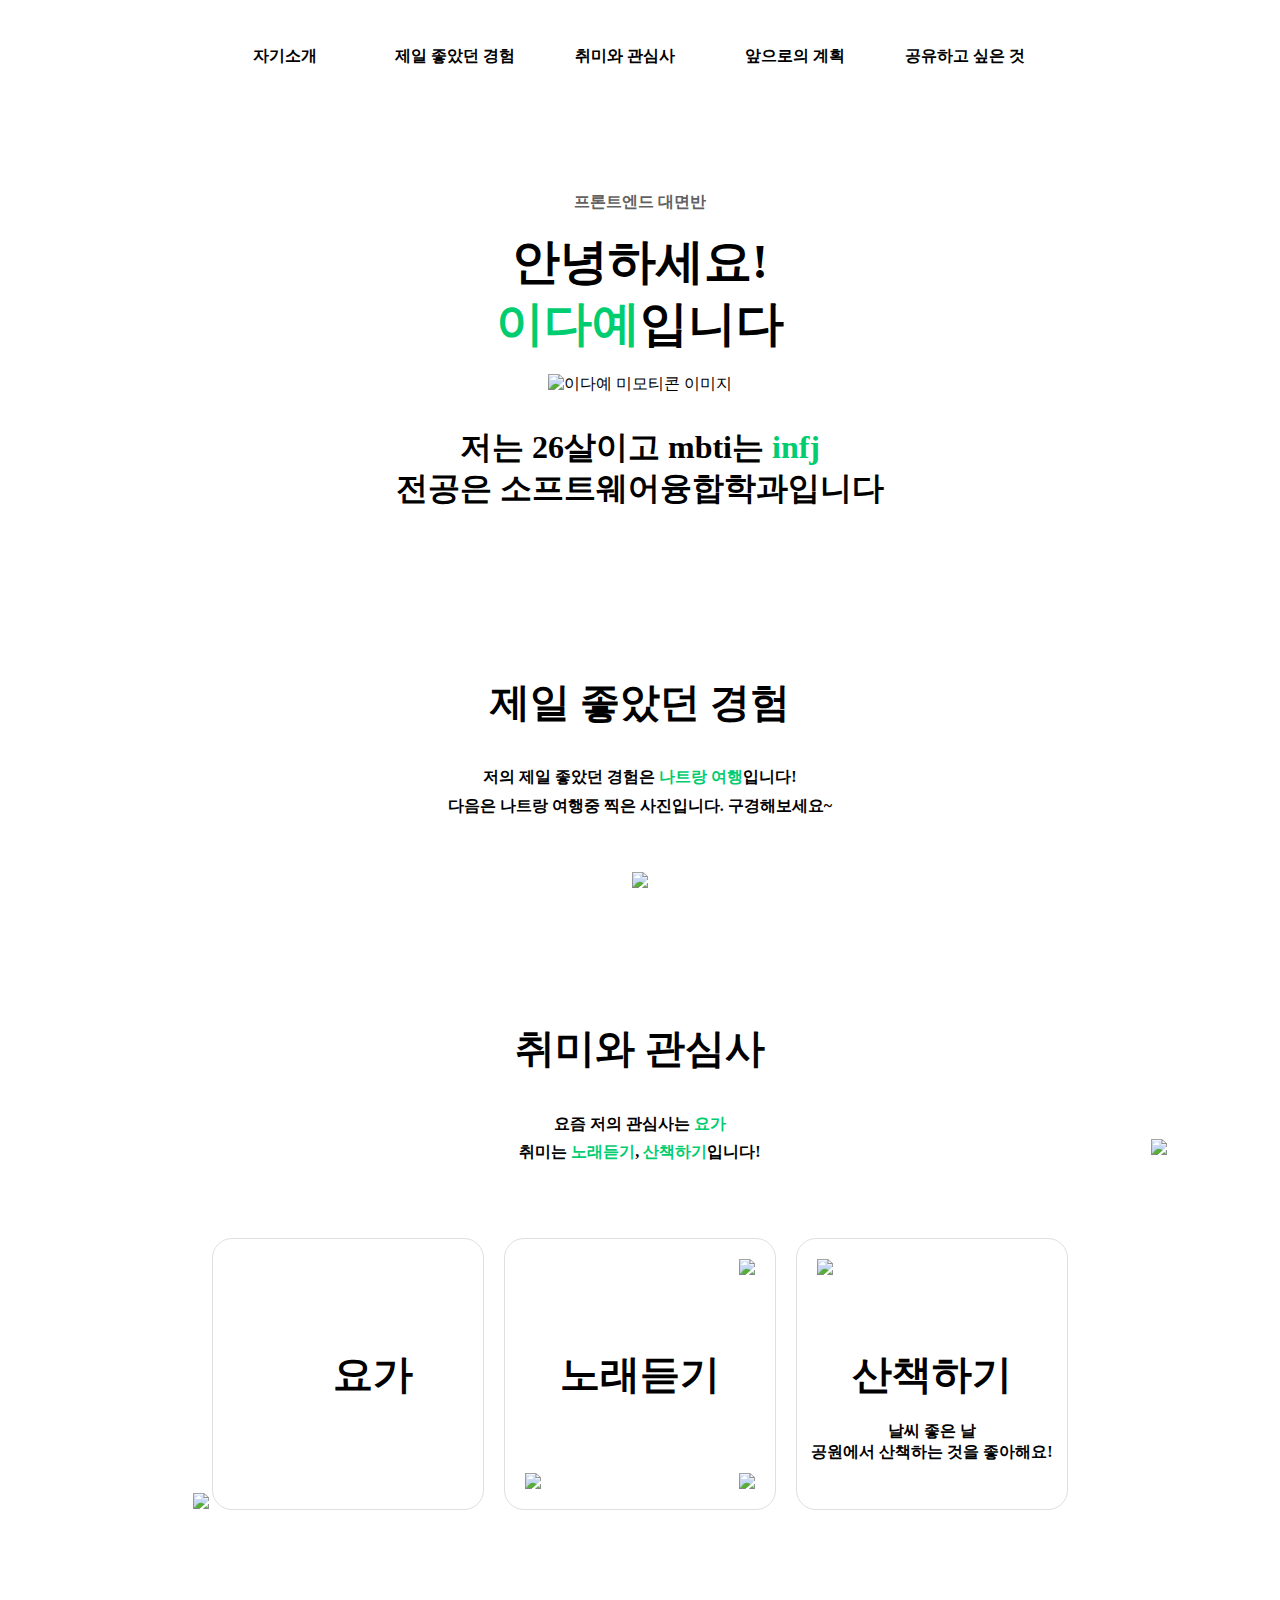
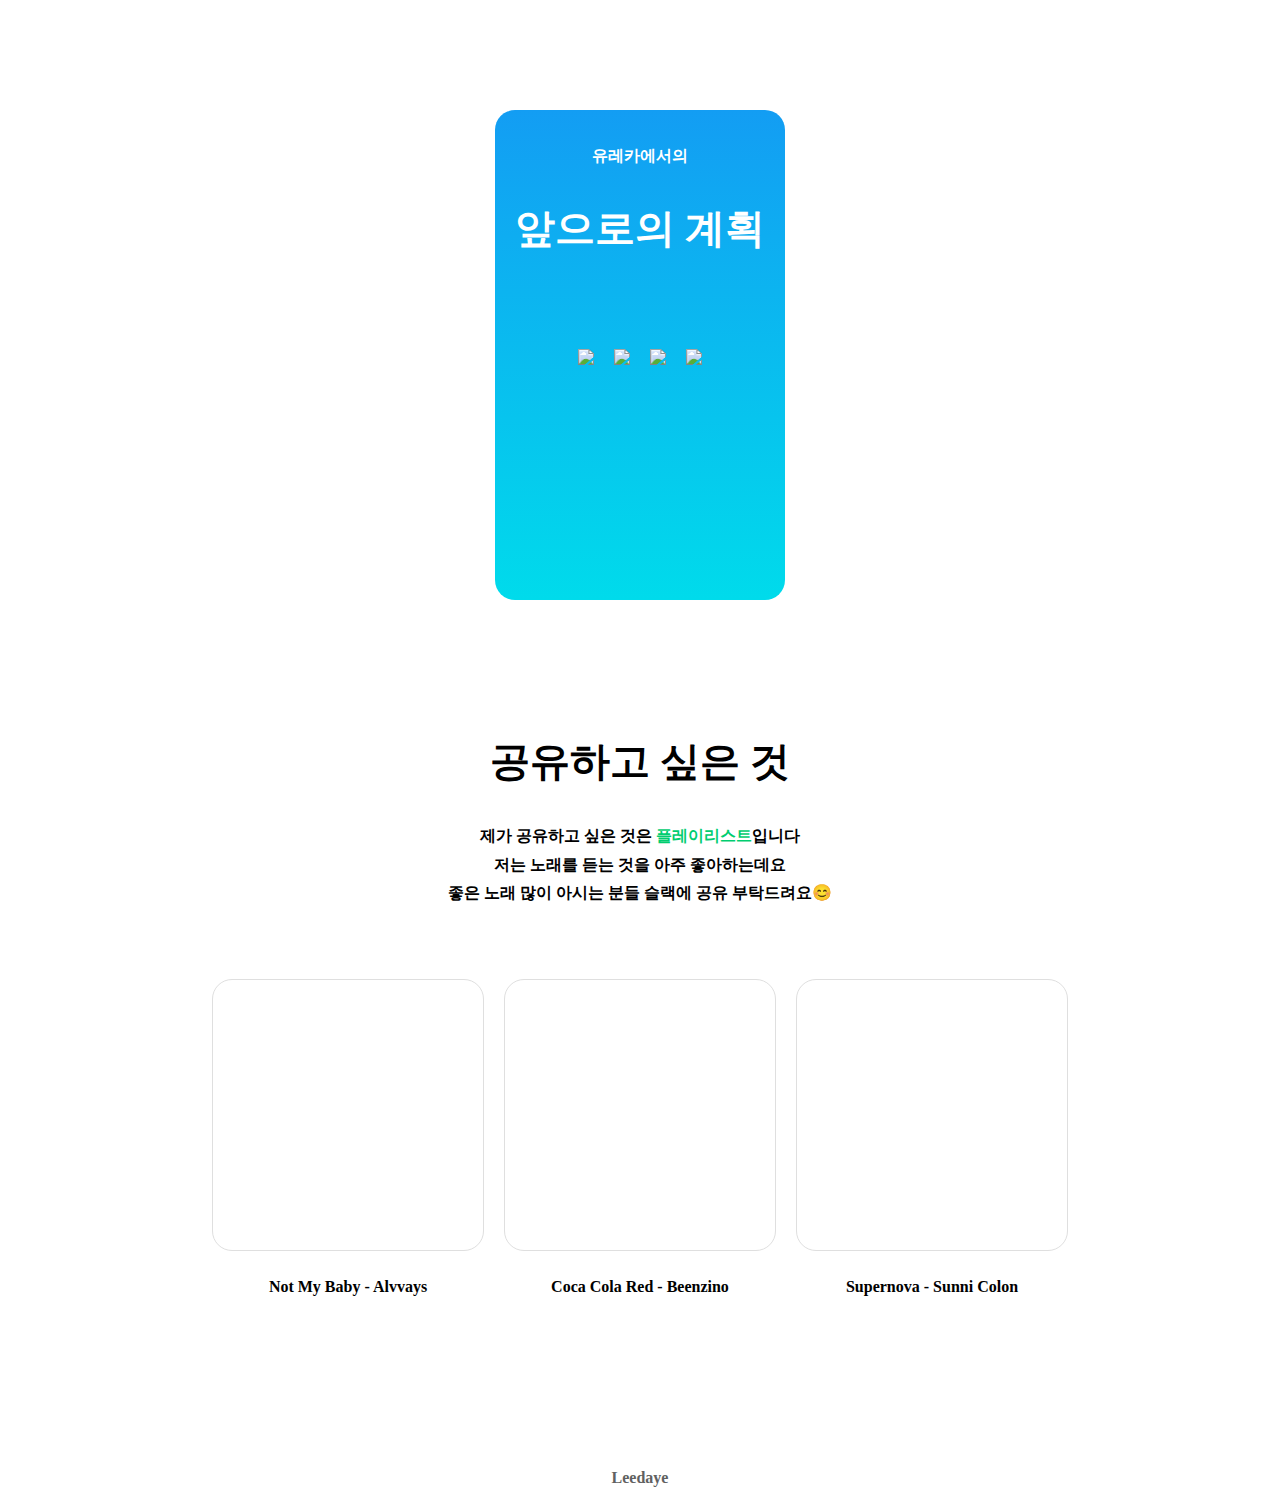
==== intro.html @ 32cf9041 "feat: introduce" ====
<!DOCTYPE html>
<html lang="ko">
<head>
  <meta charset="UTF-8">
  <meta name="viewport" content="width=device-width, initial-scale=1.0">
  <title>intro</title>
  <link rel="stylesheet" href="intro.css"/>


</head>
<body>
  <header id="container">
      <nav class="navi">
        <ul>
          <li><a href="#container">자기소개</a></li>
          <li><a href="#fv">제일 좋았던 경험</a></li>
          <li><a href="#hv">취미와 관심사</a></li>
          <li><a href="#plan">앞으로의 계획</a></li>
          <li><a href="#sh">공유하고 싶은 것</a></li>
        </ul>
      </nav>
  </header>
  <main>
    <div id="intro">
      <p class="gray">프론트엔드 대면반</p>
      <h1>안녕하세요! <br> <span class="green">이다예</span>입니다</h1>
      <img src="images/me/hi.png" alt="이다예 미모티콘 이미지" class="himg">
      <h3>저는 26살이고 mbti는 <span class="green">infj</span><br>전공은 소프트웨어융합학과입니다</h3>
    </div>
    <div id="fv">
      <h2>제일 좋았던 경험</h2>
      <h4>저의 제일 좋았던 경험은 <span class="green">나트랑 여행</span>입니다!<br>다음은 나트랑 여행중 찍은 사진입니다. 구경해보세요~ </h4>
      
      <div class="section">
        <input type="radio" name="slide" id="slide01" checked>
        <input type="radio" name="slide" id="slide02">
        <input type="radio" name="slide" id="slide03">
    
        <div class="slidewrap">
          <ul class="slidelist">
            <li>
              <a>
                <label for="slide03" class="left"></label>
                <img src="images/picture/1.png">
                <label for="slide02" class="right"></label>
              </a>
            </li>
            <li>
              <a>
                <label for="slide01" class="left"></label>
                <img src="images/picture/2.png">
                <label for="slide03" class="right"></label>
              </a>
            </li>
            <li>
              <a>
                <label for="slide02" class="left"></label>
                <img src="images/picture/3.png">
                <label for="slide01" class="right"></label>
              </a>
            </li>
          </ul>
        </div>
      </div>
    
      
      <!-- <img src="images/picture/1.jpg" alt="나트랑 사진" class="nhaimg"> -->
    </div>
    <div id="hv">
      <h2>취미와 관심사</h2>
      <h4>요즘 저의 관심사는 <span class="green">요가<br></span class="green">취미는 <span class="green">노래듣기</span>, <span class="green">산책하기</span>입니다!</h4>
      <div class="bigbox">
        <div class="box" id="box1">
          <img src="images/me/yoga.png" class="yogaimg">
          <a class="yogatext">요가</a>
        </div>
        <div class="box" id="box2">
          <img src="images/icon/headphones-solid.svg" class="headphone">
          <a>노래듣기</a>
          <img src="images/icon/guitar-solid.svg" class="guitar">
          <img src="images/icon/music-solid.svg" class="music">
        </div>
        <div class="box" id="box3">
          <img src="images/me/thumbsup.png" class="thumbsup">
          <img src="images/icon/person-walking-solid.svg" class="person">
          <a>산책하기</a>
          <p class="walktext">날씨 좋은 날<br>공원에서 산책하는 것을 좋아해요!</p>
        </div>
      </div>
    </div>
    <div id="plan">
      <div class="grad">
        <p class="white">유레카에서의</p>
        <h2 class="white">앞으로의 계획</h2>
        <div class="plan_detail">
          <div class="whitebox">
            <img src="images/plan/plan1.svg">
           </div>
          <div class="whitebox">
            <img src="images/plan/plan2.svg">
        </div>
          <div class="whitebox">
            <img src="images/plan/plan3.svg">
         </div>
          <div class="whitebox">
            <img src="images/plan/plan4.svg">
      </div>
        </div>
      </div>
    </div>
    <div id="sh">
      <h2>공유하고 싶은 것</h2>
      <h4>제가 공유하고 싶은 것은 <span class="green">플레이리스트</span>입니다<br>저는 노래를 듣는 것을 아주 좋아하는데요<br>좋은 노래 많이 아시는 분들 슬랙에 공유 부탁드려요😊</h4>
      <div class="bigbox">
        <div>
          <div class="box" id="playlistbox1"></div>
          <h4>Not My Baby - Alvvays</h4>
        </div>
        <div>
          <div class="box" id="playlistbox2"></div>
          <h4>Coca Cola Red - Beenzino</h4>
        </div>
        <div>
          <div class="box" id="playlistbox3"></div>
          <h4>Supernova - Sunni Colon</h4>
        </div>
      </div>
    </div>
  <footer>
    <p class="gray">Leedaye</p>
  </footer>
</body>
</html>
---- intro.css ----
/********************/
/* 헤더 영역: 네비게이션 */
/********************/
#container {
  width: 960px;
  margin: 0 auto;
}
.navi {
  width: 960px;
  height: 60px;
  padding-bottom: 100px;
}
.navi ul {
  list-style: none;
  padding-top: 10px;
  padding-bottom: 5px;
  display: flex;
}
.navi ul li {
  width: 150px;
  padding: 10px;
}
.navi ul li a {
  font-weight: bold;
}
.navi a:link,
.navi a:visited {
  display: block;
  font-size: 1em;
  color: black;
  padding: 10px;
  text-decoration: none;
  text-align: center;
  border-radius: 20px;
}

.navi a:hover,
.navi a:focus {
  background-color: #222;
  color: #fff;
}

/********************/
/* 메인 영역          */
/********************/
main {
  width: 960px;
  margin: 0 auto;
  text-align: center;
}
/********************/
/* 메인 영역: 인트로 */
/********************/
#intro {
  padding-bottom: 100px;
}
p {
  font-size: 1em;
  font-weight: bold;
}
.gray {
  color: #616161;
}
h1 {
  font-size: 3em;
  margin: 18px;
  line-height: 1.3;
}
.green {
  color: #00CD70;
}
.himg {
  width: 13em;
  height: 13em;
}
h3 {
  font-size: 2em;
  line-height: 1.3;
}
/*************************/
/* 메인 영역: 제일 좋았던 경험 */
/*************************/
#fv {
  padding-bottom: 100px;
}
h2 {
  font-size: 2.5em;
}
h4 {
  line-height: 1.8;
  padding-bottom: 30px;
}

.section{
  * {
    margin:0;
    padding:0;
  }
}
 .section input[id*="slide"] {
  display:none;
}

 .section .slidewrap {
  max-width:860px;
  margin:0 auto;
  overflow:hidden;
}
 .section .slidelist {
  white-space:nowrap;
  font-size:0;
}
 .section .slidelist > li {
  display:inline-block;
  vertical-align:middle;
  width:100%;
  transition:all .5s;
}
 .section .slidelist > li > a {
  display:block;
  position:relative;
}
 .section .slidelist > li > a img {
  width:100%;
}

 .section .slidelist label {
  position:absolute;
  z-index:1;
  top:50%;
  transform:translateY(-50%);
  padding:50px;
  cursor:pointer;
}
 .section .slidelist .left {
  left:5px;
  background:url('images/icon/left.png') center center / 100% no-repeat;
}
 .section .slidelist .right {
  right:5px;
  background:url('images/icon/right.png') center center / 100% no-repeat;
}

 .section input[id="slide01"]:checked ~ .slidewrap .slidelist > li {
  transform:translateX(0%);}
 .section input[id="slide02"]:checked ~ .slidewrap .slidelist > li {
  transform:translateX(-100%);
}
 .section input[id="slide03"]:checked ~ .slidewrap .slidelist > li {
  transform:translateX(-200%);
}
/**********************/
/* 메인 영역: 취미와 관심사 */
/**********************/
#hv {
  padding-bottom: 100px;
}
.bigbox {
  display: flex;
  justify-content: center;
  align-items: center; 
  gap: 20px; 
  padding: 20px; 
  padding-bottom: 100px;
}
a{
  font-size: 2.5em;
}
.box {
  width: 250px;
  height: 250px;
  padding: 10px;
  border: 1px solid #DFDFDF;
  border-radius: 20px; 
  text-align: center;
  font-weight: bold;
  display: flex;
  justify-content: center;
  align-items: center;
}
#box1{
  position: relative;
}
.yogaimg {
  max-width: 200px;
  position: absolute;
  bottom: 0px;
  left: -20px;
}
.yogatext {
  padding-left: 50px;
}
#box2{
  position: relative;
}
.headphone {
  max-width: 80px;
  position: absolute;
  color: #00CD70;
  top:20px;
  right: 20px;
}
.guitar {
  max-width: 80px;
  position: absolute;
  color: #00CD70;
  bottom: 20px;
  left: 20px;
}
.music {
  max-width: 80px;
  position: absolute;
  color: #00CD70;
  bottom: 20px;
  right: 20px;
}
#box3{
  position: relative;
}
.thumbsup {
  max-width: 200px;
  position: absolute;
  right: -100px;
  top:-100px
}
.person {
max-width: 50px;
position: absolute;
top: 20px;
left: 20px;

}
.walktext {
  position: absolute;
  bottom: 30px;
}
/***********************/
/* 메인 영역: 앞으로의 계획 */
/***********************/
#plan {
  padding-bottom: 100px;
  display: flex;
  justify-content: center;
}
.grad {
  max-width: 860px;
  height: 450px;
  background: #139DF3;
  background: linear-gradient(to bottom, #139DF3, #00DBEB);
  padding: 20px;
  border-radius: 20px;
}
.white {
  color: white;
}
.plan_detail {
  display: flex;
  justify-content: center;
  flex-direction: row;
  padding-top: 50px;
}
.blue {
  color: #139DF3;
}
.whitebox{
  padding: 10px;
}
/***********************/
/* 메인 영역: 공유하고 싶은 것 */
/***********************/
 #playlistbox1 {
  background: url(images/playlist/1.svg);
  background-size: cover;
 }
 #playlistbox2 {
  background: url(images/playlist/2.svg);
  background-size: cover;
 }
 #playlistbox3 {
  background: url(images/playlist/3.svg);
  background-size: cover;
 }
/********************/
/* 미디어쿼리          */
/********************/
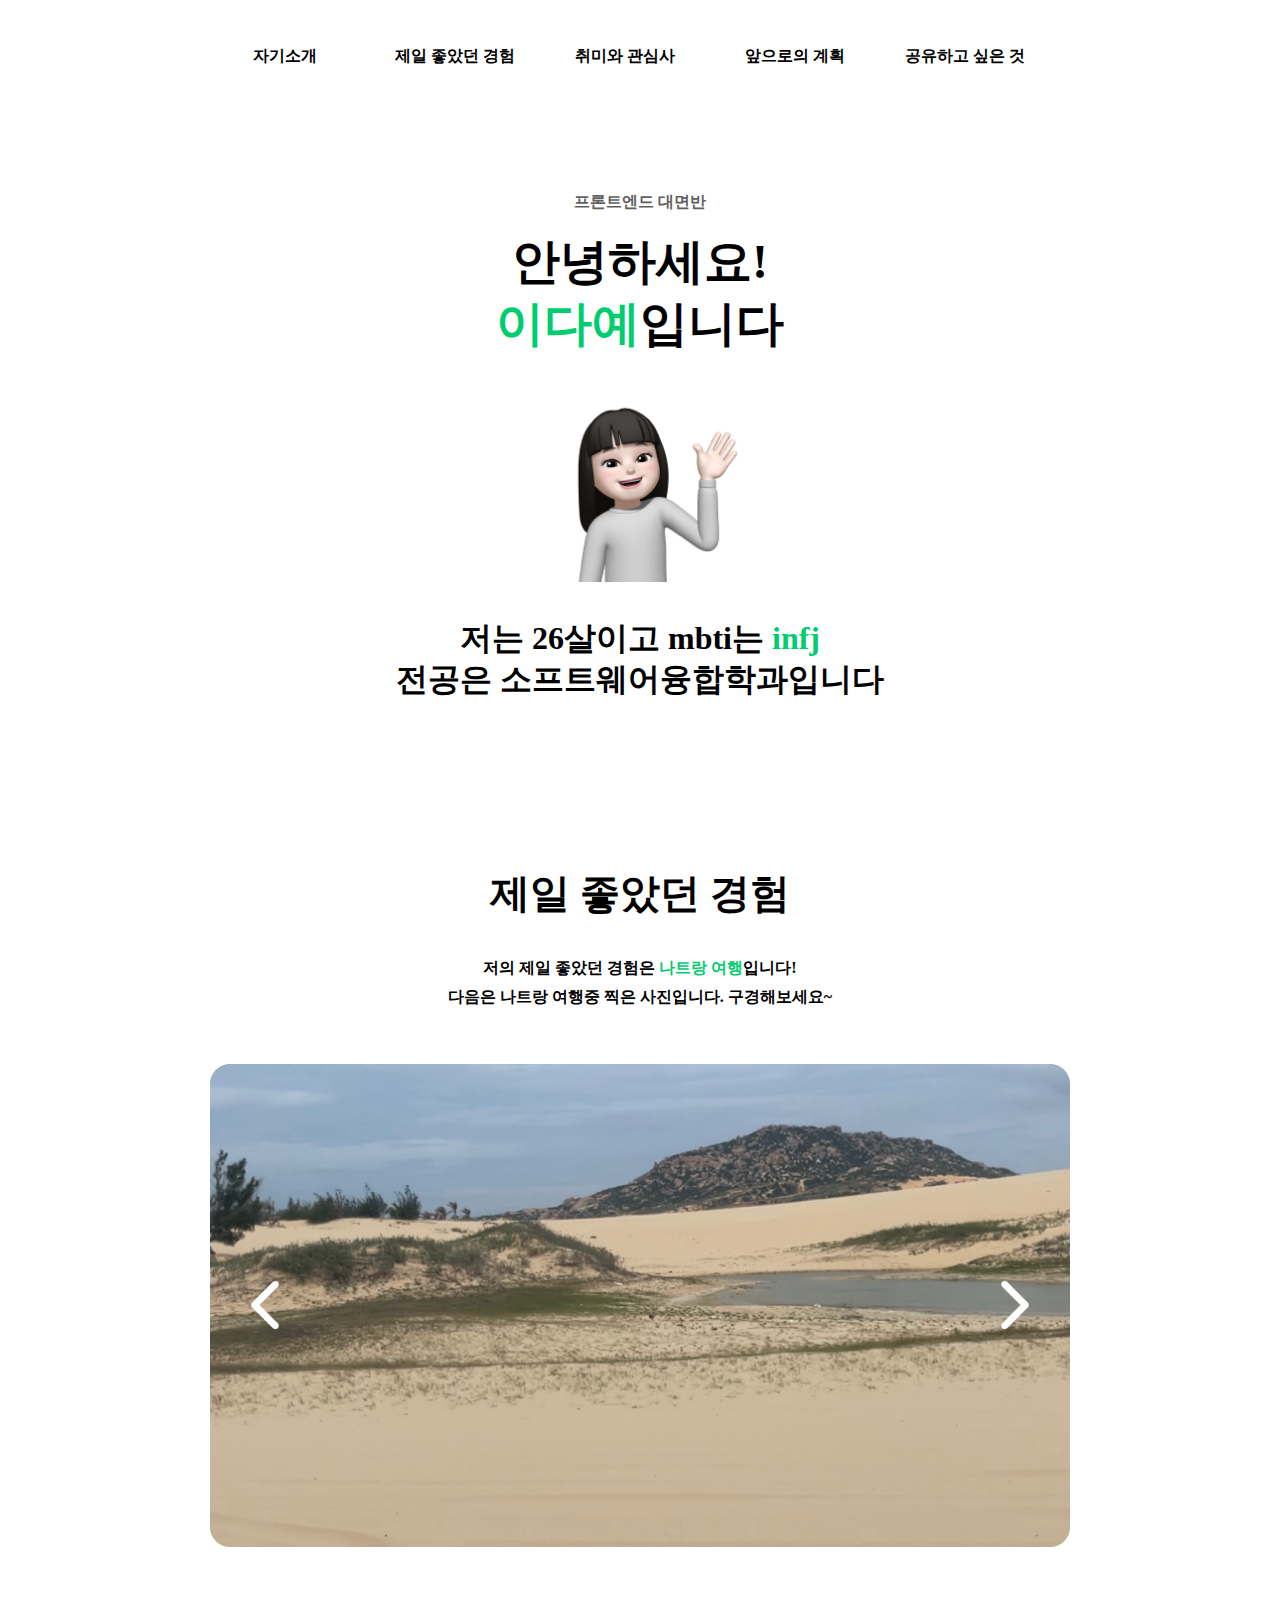
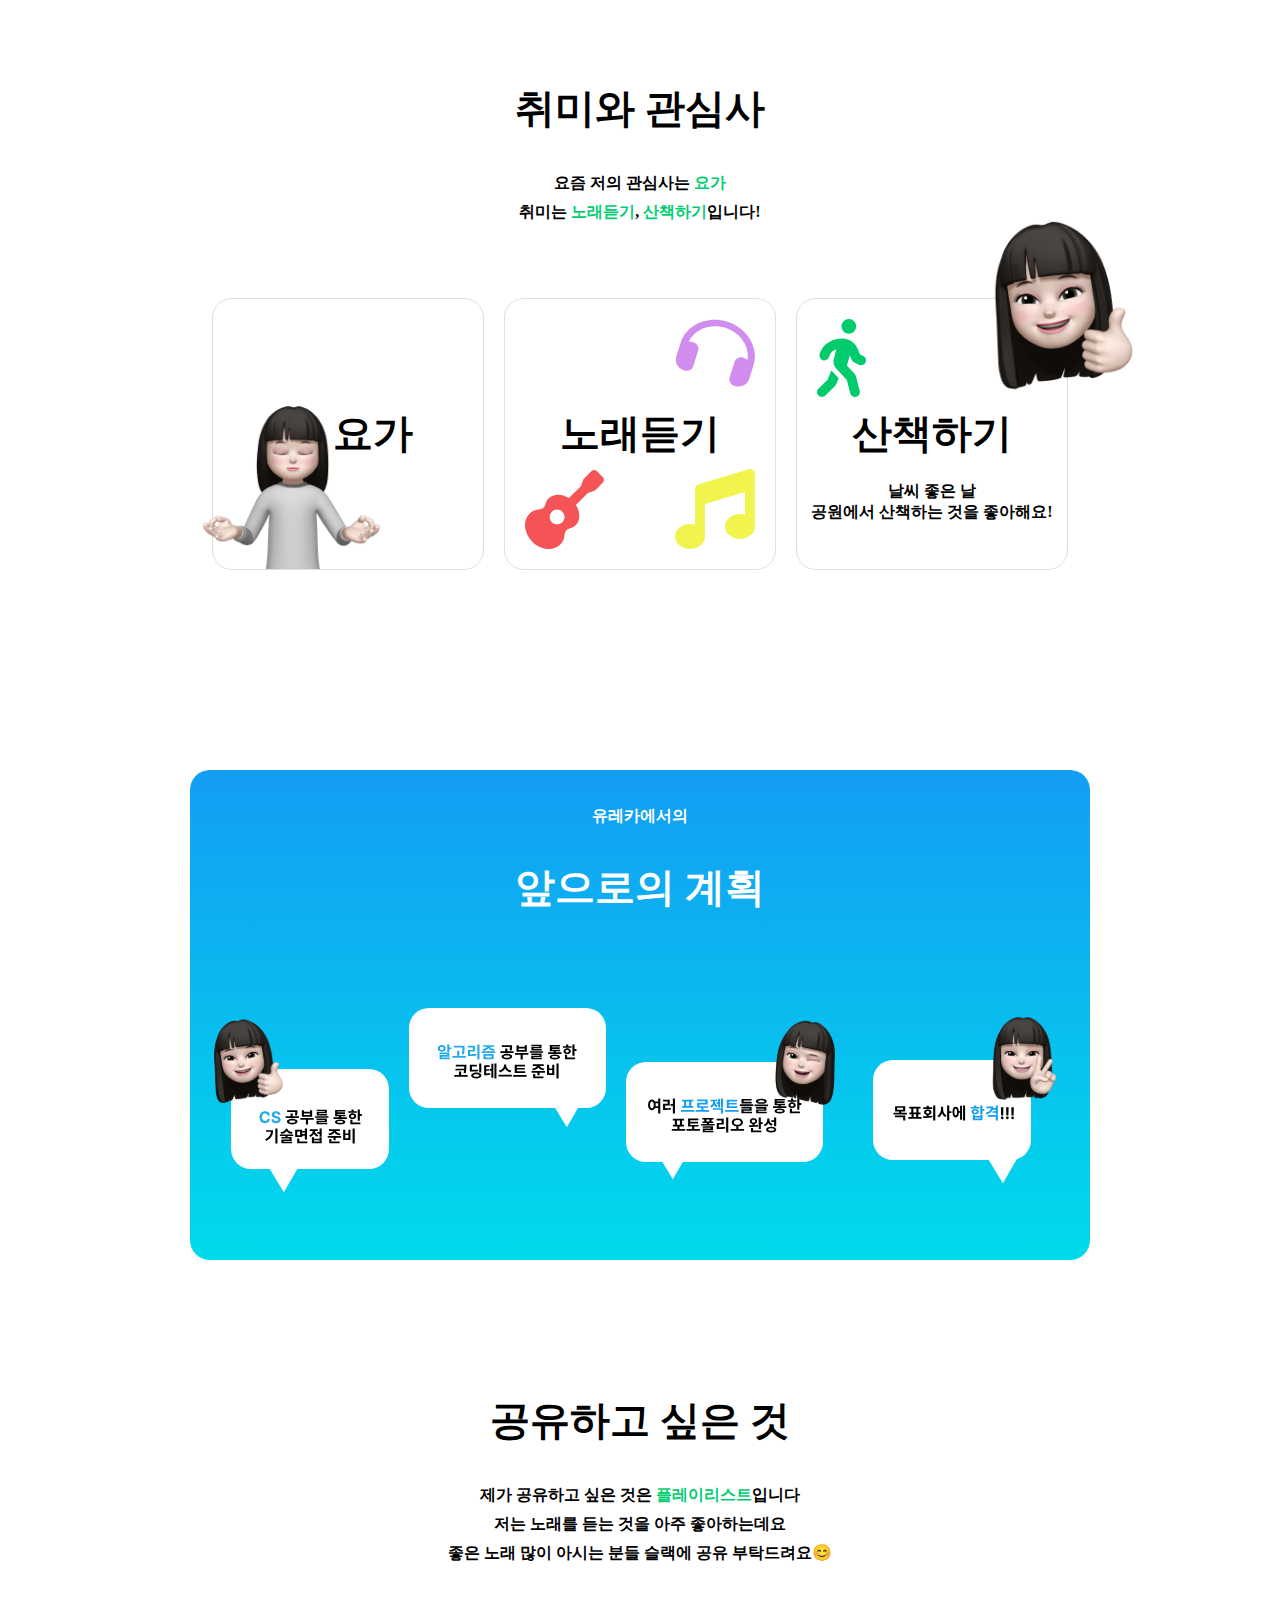
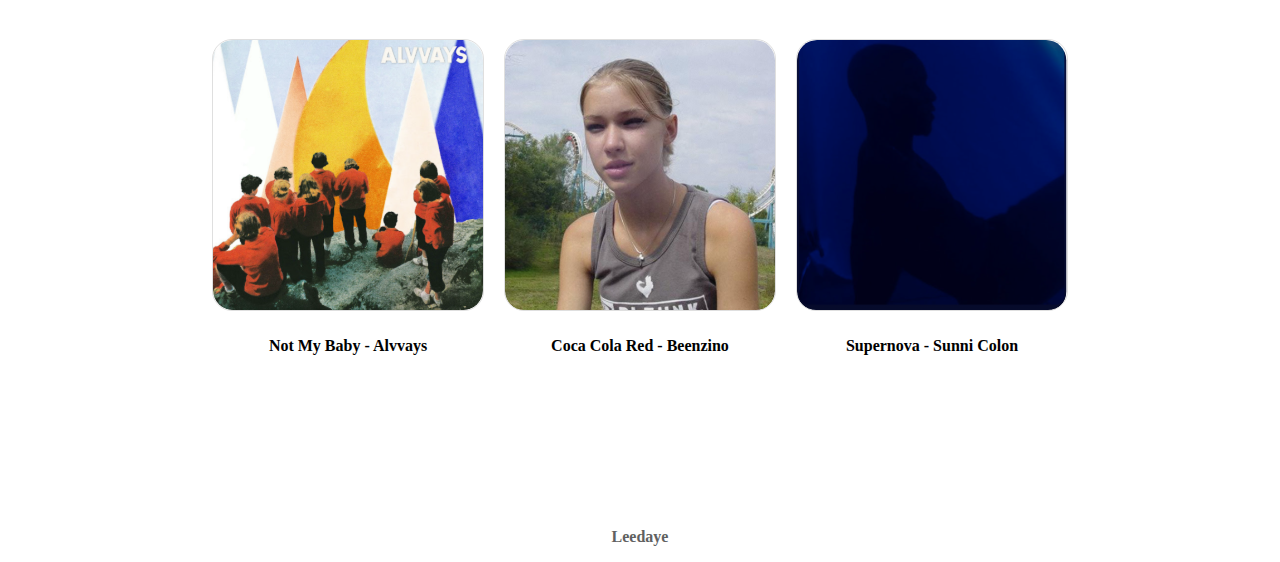
==== commit 416e3c7a: "[feat]미디어쿼리" ====
--- a/intro.html
+++ b/intro.html
@@ -9,7 +9,7 @@
 
 </head>
 <body>
-  <header id="container">
+    <header id="container">
       <nav class="navi">
         <ul>
           <li><a href="#container">자기소개</a></li>
@@ -24,7 +24,7 @@
     <div id="intro">
       <p class="gray">프론트엔드 대면반</p>
       <h1>안녕하세요! <br> <span class="green">이다예</span>입니다</h1>
-      <img src="images/me/hi.png" alt="이다예 미모티콘 이미지" class="himg">
+      <img src="image/me/hi.png" alt="이다예 미모티콘 이미지" class="himg">
       <h3>저는 26살이고 mbti는 <span class="green">infj</span><br>전공은 소프트웨어융합학과입니다</h3>
     </div>
     <div id="fv">
@@ -41,21 +41,21 @@
             <li>
               <a>
                 <label for="slide03" class="left"></label>
-                <img src="images/picture/1.png">
+                <img src="image/picture/1.png">
                 <label for="slide02" class="right"></label>
               </a>
             </li>
             <li>
               <a>
                 <label for="slide01" class="left"></label>
-                <img src="images/picture/2.png">
+                <img src="image/picture/2.png">
                 <label for="slide03" class="right"></label>
               </a>
             </li>
             <li>
               <a>
                 <label for="slide02" class="left"></label>
-                <img src="images/picture/3.png">
+                <img src="image/picture/3.png">
                 <label for="slide01" class="right"></label>
               </a>
             </li>
@@ -71,18 +71,18 @@
       <h4>요즘 저의 관심사는 <span class="green">요가<br></span class="green">취미는 <span class="green">노래듣기</span>, <span class="green">산책하기</span>입니다!</h4>
       <div class="bigbox">
         <div class="box" id="box1">
-          <img src="images/me/yoga.png" class="yogaimg">
+          <img src="image/me/yoga.png" class="yogaimg">
           <a class="yogatext">요가</a>
         </div>
         <div class="box" id="box2">
-          <img src="images/icon/headphones-solid.svg" class="headphone">
+          <img src="image/icon/headphones-solid.svg" class="headphone">
           <a>노래듣기</a>
-          <img src="images/icon/guitar-solid.svg" class="guitar">
-          <img src="images/icon/music-solid.svg" class="music">
+          <img src="image/icon/guitar-solid.svg" class="guitar">
+          <img src="image/icon/music-solid.svg" class="music">
         </div>
         <div class="box" id="box3">
-          <img src="images/me/thumbsup.png" class="thumbsup">
-          <img src="images/icon/person-walking-solid.svg" class="person">
+          <img src="image/me/thumbsup.png" class="thumbsup">
+          <img src="image/icon/person-walking-solid.svg" class="person">
           <a>산책하기</a>
           <p class="walktext">날씨 좋은 날<br>공원에서 산책하는 것을 좋아해요!</p>
         </div>
@@ -94,16 +94,16 @@
         <h2 class="white">앞으로의 계획</h2>
         <div class="plan_detail">
           <div class="whitebox">
-            <img src="images/plan/plan1.svg">
+            <img src="image/plan/plan1.svg" class="planimg">
            </div>
           <div class="whitebox">
-            <img src="images/plan/plan2.svg">
+            <img src="image/plan/plan2.svg" class="planimg">
         </div>
           <div class="whitebox">
-            <img src="images/plan/plan3.svg">
+            <img src="image/plan/plan3.svg" class="planimg">
          </div>
           <div class="whitebox">
-            <img src="images/plan/plan4.svg">
+            <img src="image/plan/plan4.svg" class="planimg">
       </div>
         </div>
       </div>
--- a/intro.css
+++ b/intro.css
@@ -1,10 +1,14 @@
-
+@import url('https://fonts.googleapis.com/css2?family=Basic&family=Mulish:ital,wght@0,200..1000;1,200..1000&family=Noto+Sans+KR:wght@100..900&display=swap');
 /********************/
 /* 헤더 영역: 네비게이션 */
 /********************/
+* {
+  font-family: Noto Sans Korean;
+}
 #container {
   width: 960px;
   margin: 0 auto;
+
 }
 .navi {
   width: 960px;
@@ -56,7 +60,7 @@
   padding-bottom: 100px;
 }
 p {
-  font-size: 1em;
+  font-size: 16px;
   font-weight: bold;
 }
 .gray {
@@ -135,11 +139,11 @@
 }
  .section .slidelist .left {
   left:5px;
-  background:url('images/icon/left.png') center center / 100% no-repeat;
+  background:url('image/icon/left.png') center center / 100% no-repeat;
 }
  .section .slidelist .right {
   right:5px;
-  background:url('images/icon/right.png') center center / 100% no-repeat;
+  background:url('image/icon/right.png') center center / 100% no-repeat;
 }
 
  .section input[id="slide01"]:checked ~ .slidewrap .slidelist > li {
@@ -270,19 +274,130 @@
 /* 메인 영역: 공유하고 싶은 것 */
 /***********************/
  #playlistbox1 {
-  background: url(images/playlist/1.svg);
+  background: url(image/playlist/1.svg);
   background-size: cover;
  }
  #playlistbox2 {
-  background: url(images/playlist/2.svg);
+  background: url(image/playlist/2.svg);
   background-size: cover;
  }
  #playlistbox3 {
-  background: url(images/playlist/3.svg);
+  background: url(image/playlist/3.svg);
   background-size: cover;
  }
 /********************/
 /* 미디어쿼리          */
 /********************/
-
-
+@media (max-width: 767px){
+  .navi ul{
+    display: flex;
+    flex-direction: column;
+  }
+  p {
+    font-size: 12px;
+  }
+  h1 {
+    font-size: 1.5em;
+  }
+  h3 {
+    font-size: 1.2em;
+  }
+  h2 {
+    font-size: 1.4em;
+  }
+  h4 {
+    font-size: 100;
+}
+  #hv {
+  padding-bottom: 100px;
+}
+.bigbox {
+  gap: 10px; 
+  padding: 10px; 
+  padding-bottom: 50px;
+}
+a{
+  font-size: 1.8em;
+}
+.box {
+  width: 150px;
+  height: 150px;
+  padding: 5px;
+}
+.yogaimg {
+  max-width: 100px;
+  position: absolute;
+  bottom: 0px;
+  left: -10px;
+}
+.yogatext {
+  padding-left: 25px;
+}
+.headphone {
+  max-width: 40px;
+  top:10px;
+  right: 10px;
+}
+.guitar {
+  max-width: 40px;
+  bottom: 10px;
+  left: 10px;
+}
+.music {
+  max-width: 40px;
+  bottom: 10px;
+  right: 10px;
+}
+.thumbsup {
+  max-width: 100px;
+  right: -50px;
+  top:-50px
+}
+.person {
+max-width: 25px;
+top: 10px;
+left: 10px;
+
+}
+.walktext {
+  bottom: 15px;
+}
+
+.section .slidewrap {
+  max-width:400px;
+  margin:0 auto;
+  overflow:hidden;
+}
+
+#plan {
+  padding-bottom: 50px;
+}
+.grad {
+  max-width: 400px;
+  height: 250px;
+}
+.plan_detail {
+  padding-top: 25px;
+}
+.whitebox{
+  padding: 5px;
+}
+.planimg {
+  max-width: 100px;
+  max-height: 200px;
+}
+
+.section .slidelist .left {
+  left:-10px;
+  background-size: 50px;
+}
+ .section .slidelist .right {
+  right:-10px;
+  background-size: 50px;
+}
+.bigbox {
+  display: flex;
+  flex-direction: column;
+}
+} 
+
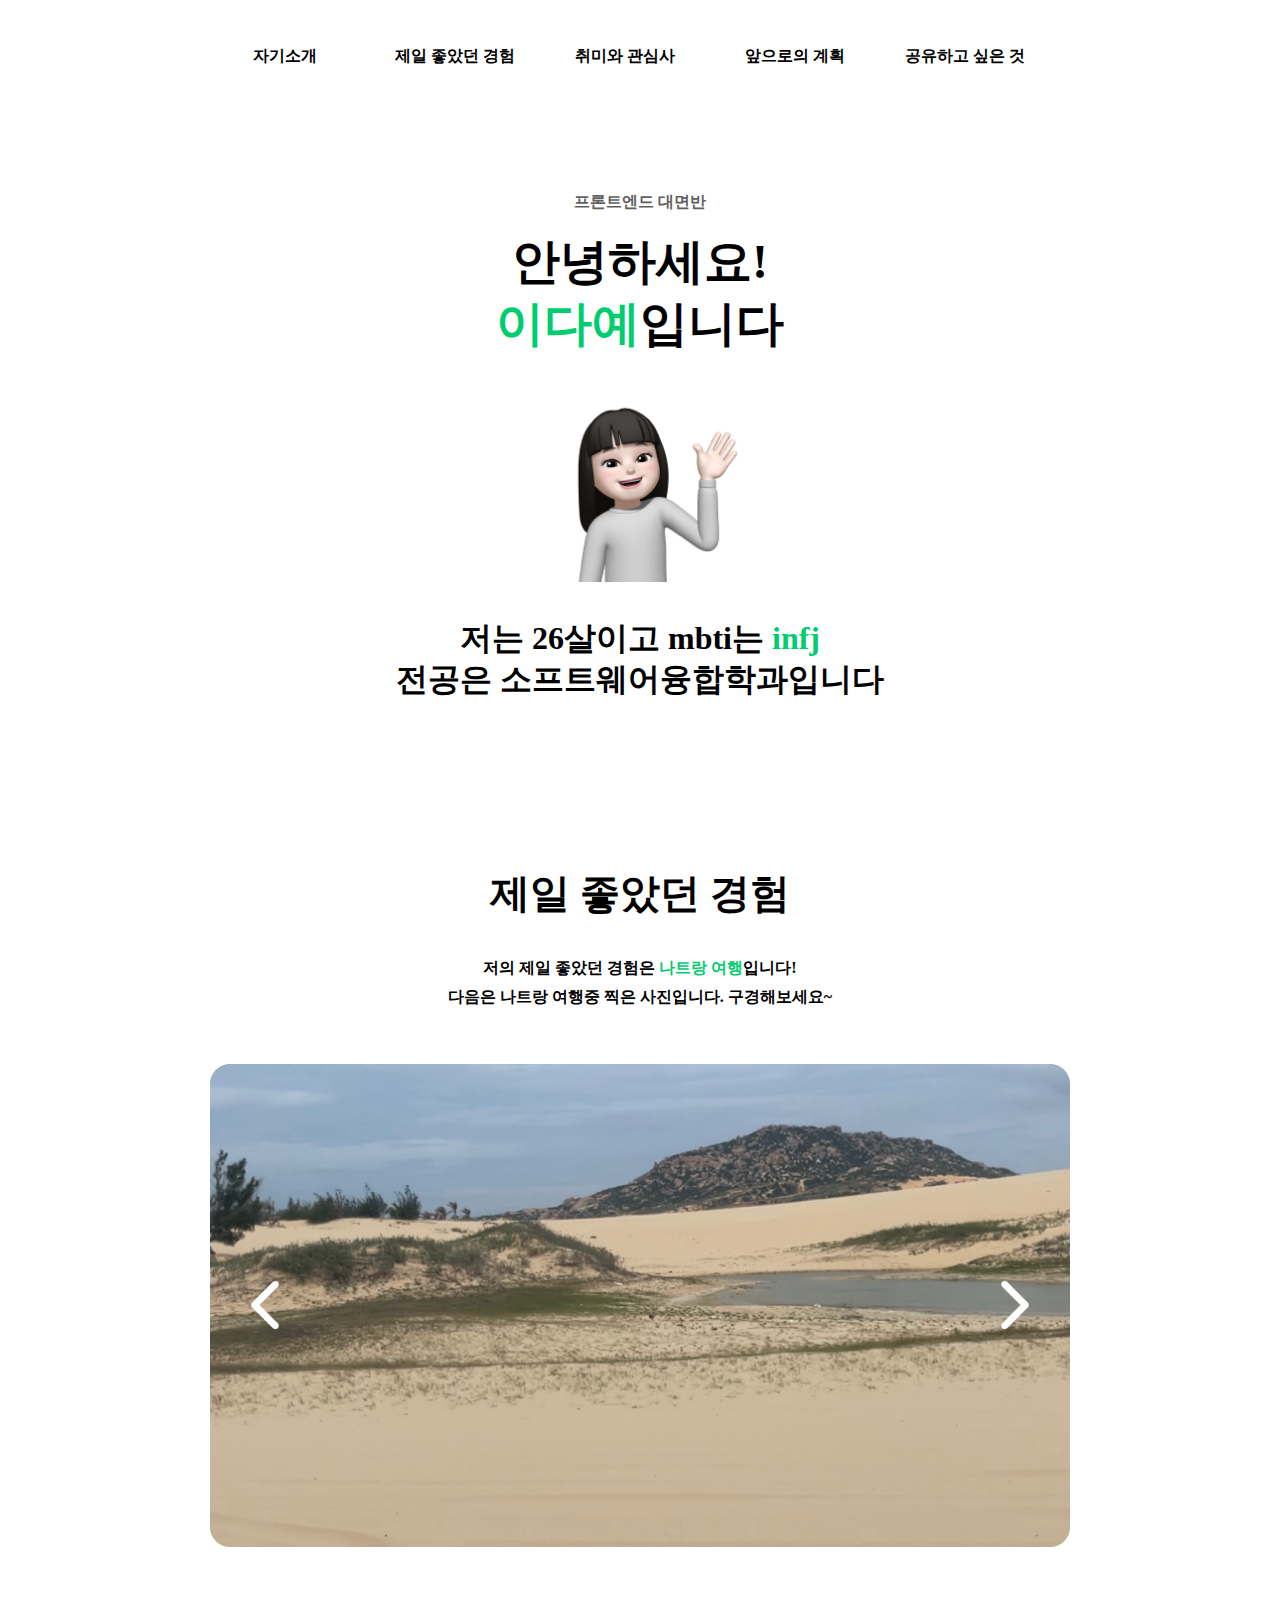
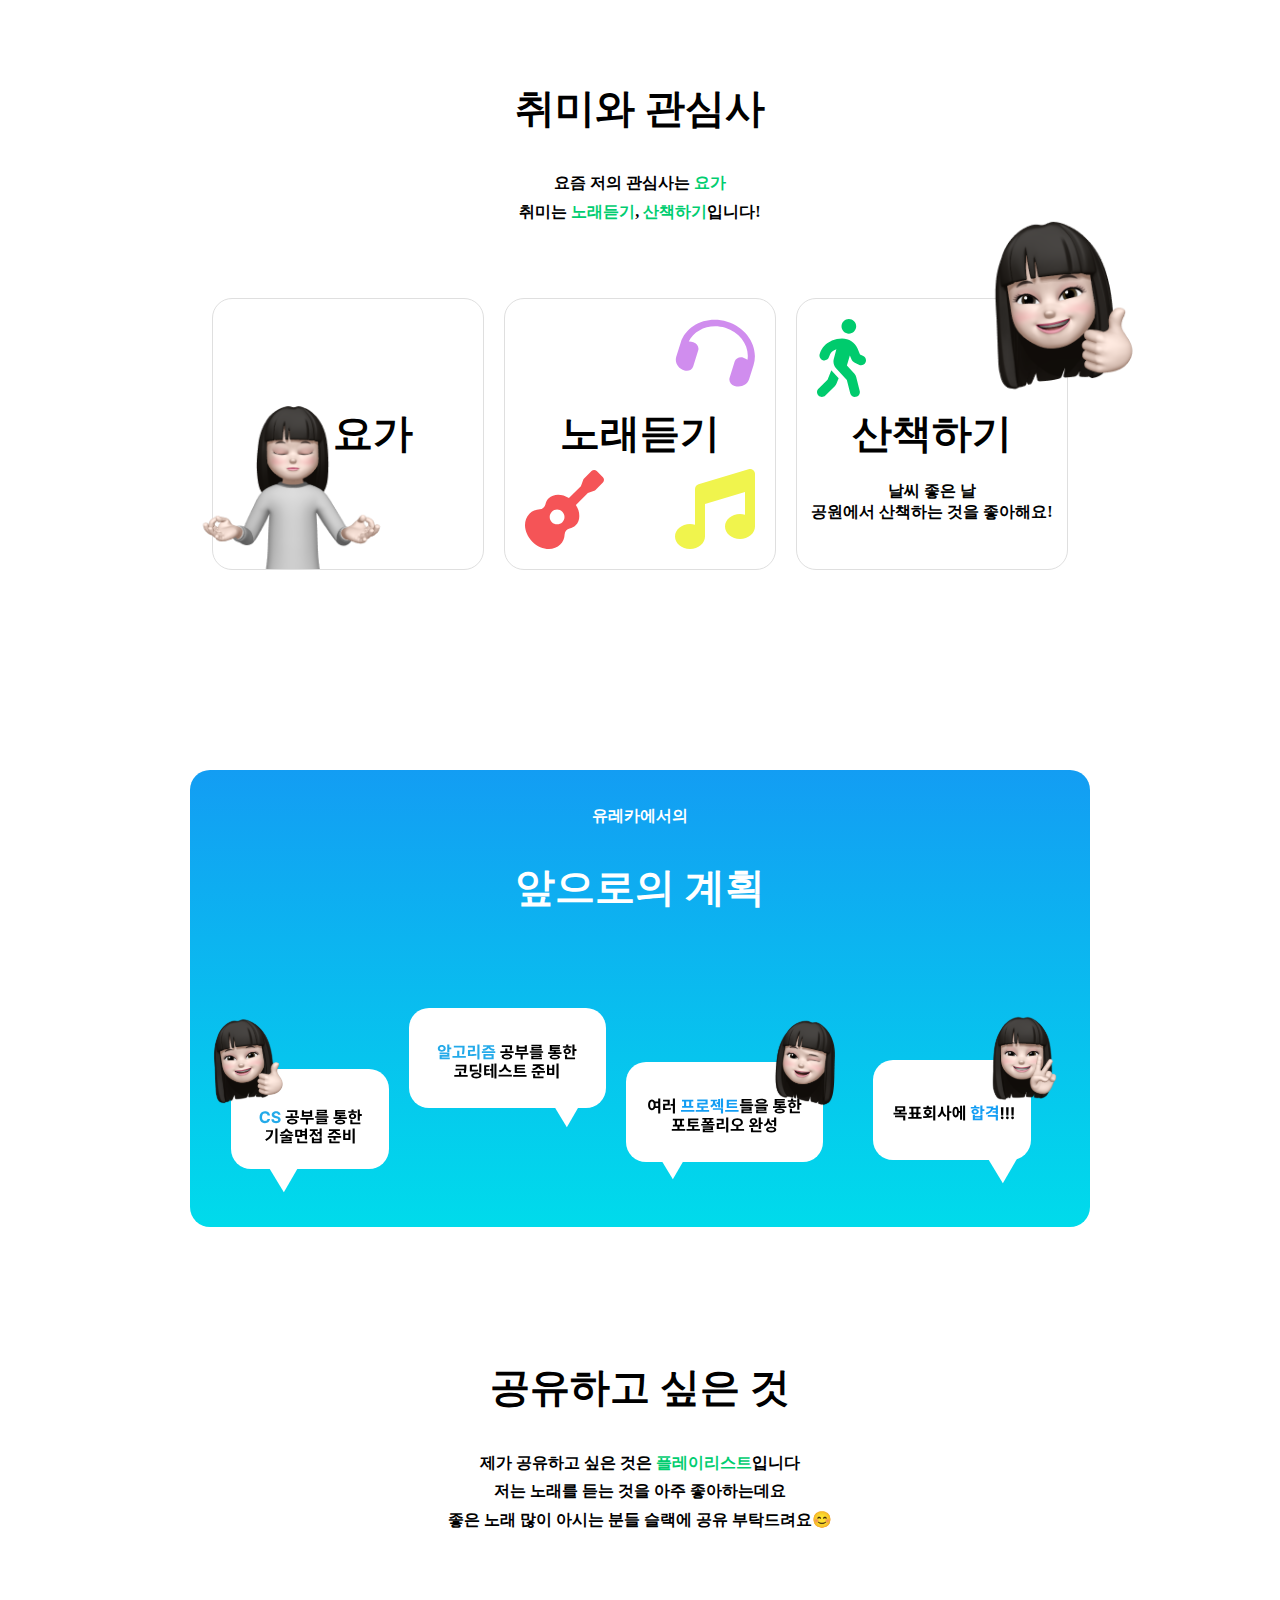
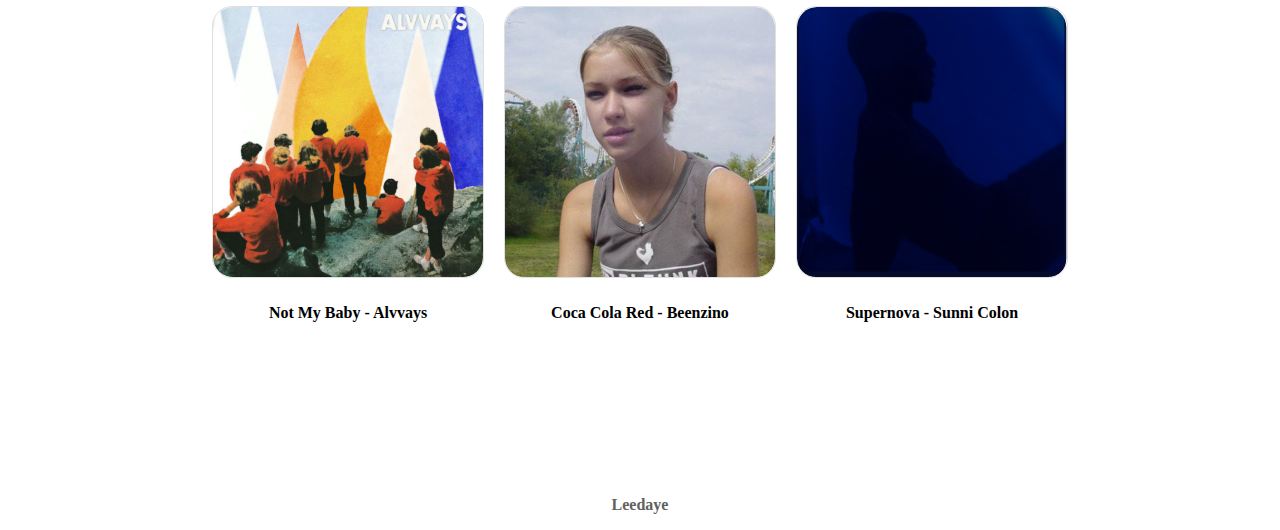
==== commit f9bb0adc: "[fix]미디어쿼리수정" ====
--- a/intro.html
+++ b/intro.html
@@ -98,13 +98,13 @@
            </div>
           <div class="whitebox">
             <img src="image/plan/plan2.svg" class="planimg">
-        </div>
+          </div>
           <div class="whitebox">
             <img src="image/plan/plan3.svg" class="planimg">
-         </div>
+          </div>
           <div class="whitebox">
             <img src="image/plan/plan4.svg" class="planimg">
-      </div>
+          </div>
         </div>
       </div>
     </div>
--- a/intro.css
+++ b/intro.css
@@ -5,10 +5,10 @@
 * {
   font-family: Noto Sans Korean;
 }
+
 #container {
   width: 960px;
   margin: 0 auto;
-
 }
 .navi {
   width: 960px;
@@ -49,7 +49,6 @@
 /* 메인 영역          */
 /********************/
 main {
-  width: 960px;
   margin: 0 auto;
   text-align: center;
 }
@@ -249,7 +248,7 @@
 }
 .grad {
   max-width: 860px;
-  height: 450px;
+  /* height: 450px; */
   background: #139DF3;
   background: linear-gradient(to bottom, #139DF3, #00DBEB);
   padding: 20px;
@@ -289,6 +288,15 @@
 /* 미디어쿼리          */
 /********************/
 @media (max-width: 767px){
+  #container {
+    width: 100%;
+  }
+  .navi {
+    width: 100%;
+  }
+  main {
+    margin-top: 250px;
+  }
   .navi ul{
     display: flex;
     flex-direction: column;
@@ -312,39 +320,39 @@
   padding-bottom: 100px;
 }
 .bigbox {
-  gap: 10px; 
-  padding: 10px; 
+  gap: 15px; 
+  padding: 15px; 
   padding-bottom: 50px;
 }
 a{
-  font-size: 1.8em;
+  font-size: 2em;
 }
 .box {
-  width: 150px;
-  height: 150px;
+  width: 200px;
+  height: 200px;
   padding: 5px;
 }
 .yogaimg {
-  max-width: 100px;
+  max-width: 150px;
   position: absolute;
   bottom: 0px;
-  left: -10px;
+  left: -20px;
 }
 .yogatext {
-  padding-left: 25px;
+  padding-left: 30px;
 }
 .headphone {
-  max-width: 40px;
+  max-width: 80px;
   top:10px;
   right: 10px;
 }
 .guitar {
-  max-width: 40px;
+  max-width: 80px;
   bottom: 10px;
   left: 10px;
 }
 .music {
-  max-width: 40px;
+  max-width: 80px;
   bottom: 10px;
   right: 10px;
 }
@@ -354,7 +362,7 @@
   top:-50px
 }
 .person {
-max-width: 25px;
+max-width: 90px;
 top: 10px;
 left: 10px;
 
@@ -364,7 +372,7 @@
 }
 
 .section .slidewrap {
-  max-width:400px;
+  max-width:300px;
   margin:0 auto;
   overflow:hidden;
 }
@@ -376,9 +384,6 @@
   max-width: 400px;
   height: 250px;
 }
-.plan_detail {
-  padding-top: 25px;
-}
 .whitebox{
   padding: 5px;
 }
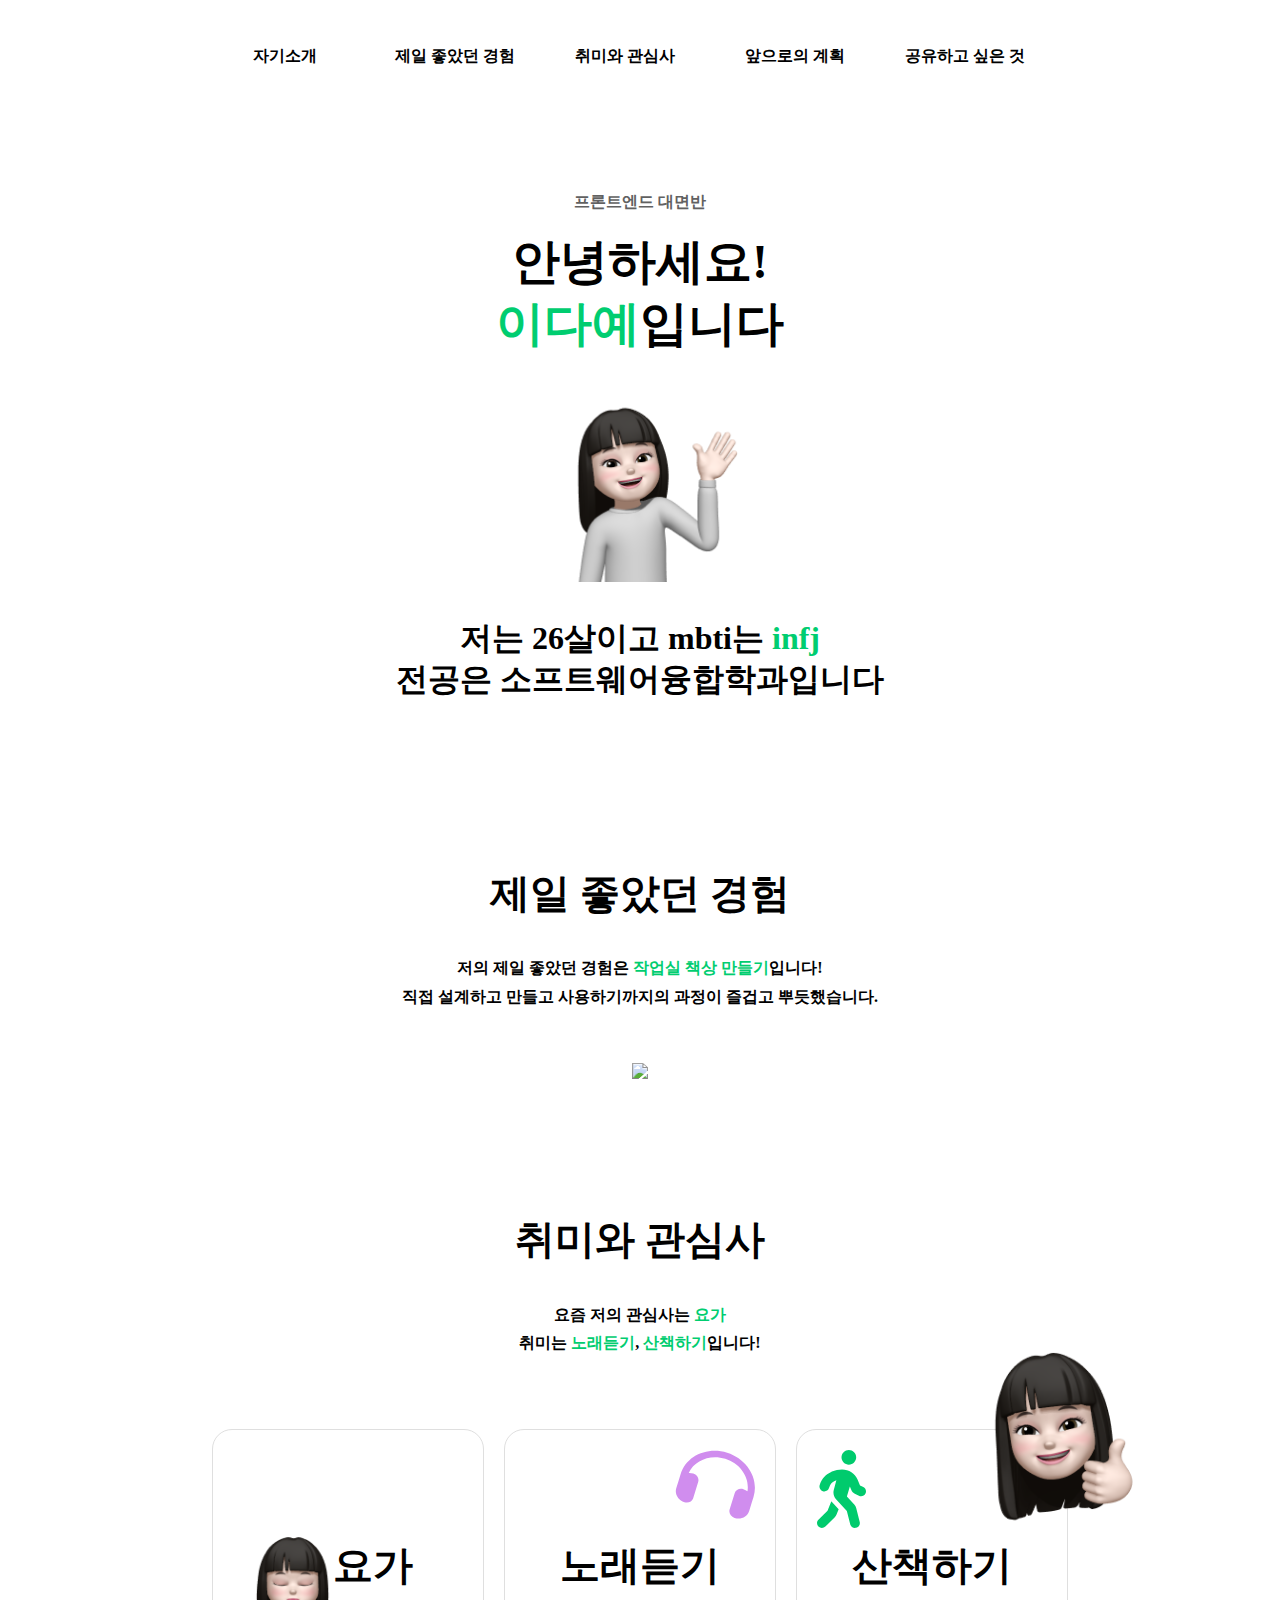
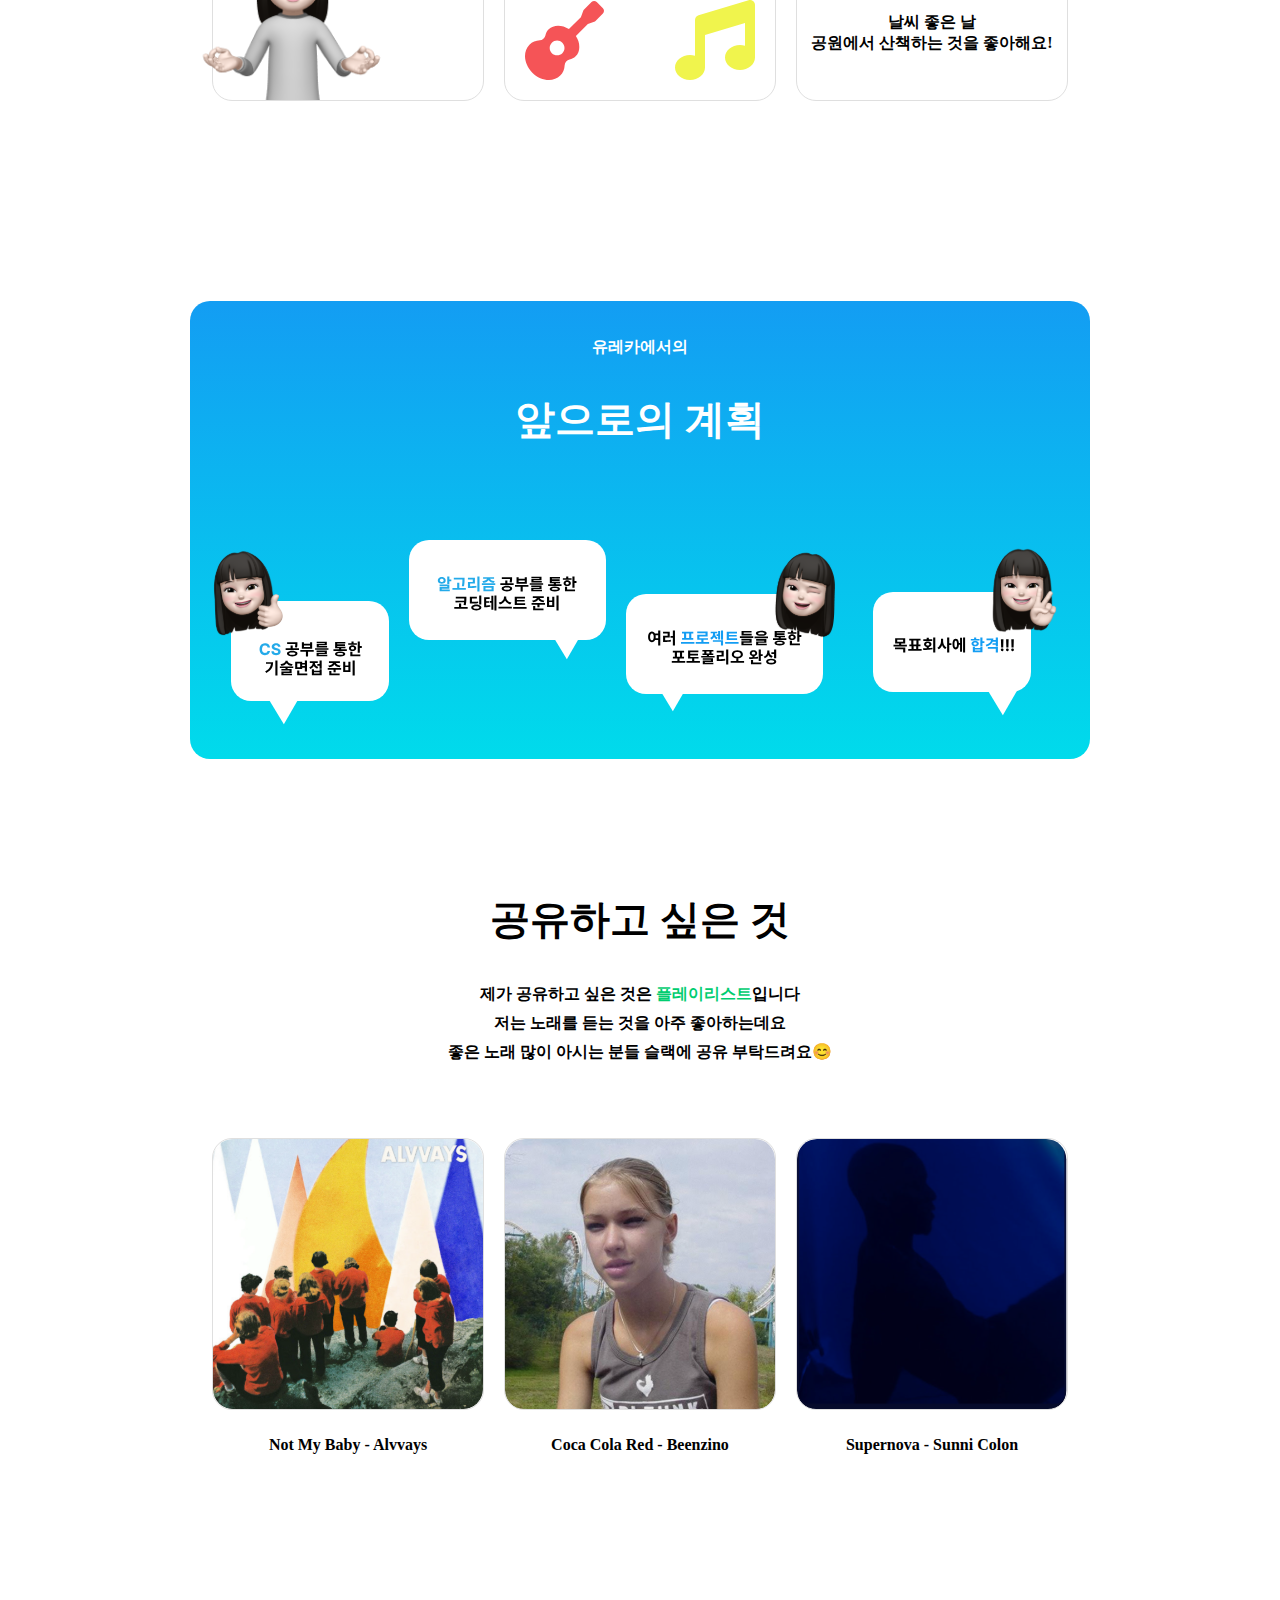
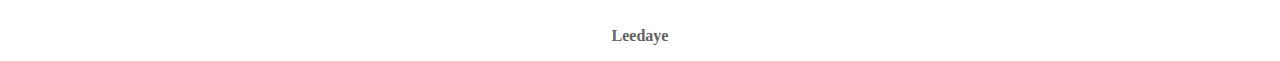
==== commit 7d314290: "[fix]제일좋았던경험" ====
--- a/intro.html
+++ b/intro.html
@@ -3,13 +3,13 @@
 <head>
   <meta charset="UTF-8">
   <meta name="viewport" content="width=device-width, initial-scale=1.0">
-  <title>intro</title>
+  <title>자기소개</title>
   <link rel="stylesheet" href="intro.css"/>
-
-
+  <link rel="stylesheet" href="https://fonts.googleapis.com/css2?family=Noto+Sans+KR:wght@100..900&display=swap">
 </head>
 <body>
     <header id="container">
+
       <nav class="navi">
         <ul>
           <li><a href="#container">자기소개</a></li>
@@ -21,16 +21,16 @@
       </nav>
   </header>
   <main>
-    <div id="intro">
+    <section id="intro">
       <p class="gray">프론트엔드 대면반</p>
       <h1>안녕하세요! <br> <span class="green">이다예</span>입니다</h1>
       <img src="image/me/hi.png" alt="이다예 미모티콘 이미지" class="himg">
       <h3>저는 26살이고 mbti는 <span class="green">infj</span><br>전공은 소프트웨어융합학과입니다</h3>
-    </div>
-    <div id="fv">
+    </section>
+    <section id="fv">
       <h2>제일 좋았던 경험</h2>
-      <h4>저의 제일 좋았던 경험은 <span class="green">나트랑 여행</span>입니다!<br>다음은 나트랑 여행중 찍은 사진입니다. 구경해보세요~ </h4>
-      
+      <!-- <h4>저의 제일 좋았던 경험은 <span class="green">나트랑 여행</span>입니다!<br>다음은 나트랑 여행중 찍은 사진입니다. 구경해보세요~ </h4> -->
+      <h4>저의 제일 좋았던 경험은 <span class="green">작업실 책상 만들기</span>입니다!<br>직접 설계하고 만들고 사용하기까지의 과정이 즐겁고 뿌듯했습니다. </h4>
       <div class="section">
         <input type="radio" name="slide" id="slide01" checked>
         <input type="radio" name="slide" id="slide02">
@@ -41,32 +41,34 @@
             <li>
               <a>
                 <label for="slide03" class="left"></label>
-                <img src="image/picture/1.png">
+                <!-- <img src="image/picture/1.png"> -->
+                <img src="image/picture/1.jpg">
+
                 <label for="slide02" class="right"></label>
               </a>
             </li>
             <li>
               <a>
                 <label for="slide01" class="left"></label>
-                <img src="image/picture/2.png">
+                <!-- <img src="image/picture/2.png"> -->
+                <img src="image/picture/2.jpg">
+
                 <label for="slide03" class="right"></label>
               </a>
             </li>
             <li>
               <a>
                 <label for="slide02" class="left"></label>
-                <img src="image/picture/3.png">
+                <!-- <img src="image/picture/3.png"> -->
+                <img src="image/picture/3.jpg">
                 <label for="slide01" class="right"></label>
               </a>
             </li>
           </ul>
         </div>
       </div>
-    
-      
-      <!-- <img src="images/picture/1.jpg" alt="나트랑 사진" class="nhaimg"> -->
-    </div>
-    <div id="hv">
+    </section>
+    <section id="hv">
       <h2>취미와 관심사</h2>
       <h4>요즘 저의 관심사는 <span class="green">요가<br></span class="green">취미는 <span class="green">노래듣기</span>, <span class="green">산책하기</span>입니다!</h4>
       <div class="bigbox">
@@ -87,8 +89,8 @@
           <p class="walktext">날씨 좋은 날<br>공원에서 산책하는 것을 좋아해요!</p>
         </div>
       </div>
-    </div>
-    <div id="plan">
+    </section>
+    <section id="plan">
       <div class="grad">
         <p class="white">유레카에서의</p>
         <h2 class="white">앞으로의 계획</h2>
@@ -107,8 +109,8 @@
           </div>
         </div>
       </div>
-    </div>
-    <div id="sh">
+    </section>
+    <section id="sh">
       <h2>공유하고 싶은 것</h2>
       <h4>제가 공유하고 싶은 것은 <span class="green">플레이리스트</span>입니다<br>저는 노래를 듣는 것을 아주 좋아하는데요<br>좋은 노래 많이 아시는 분들 슬랙에 공유 부탁드려요😊</h4>
       <div class="bigbox">
@@ -125,7 +127,7 @@
           <h4>Supernova - Sunni Colon</h4>
         </div>
       </div>
-    </div>
+    </section>
   <footer>
     <p class="gray">Leedaye</p>
   </footer>
--- a/intro.css
+++ b/intro.css
@@ -1,9 +1,8 @@
-@import url('https://fonts.googleapis.com/css2?family=Basic&family=Mulish:ital,wght@0,200..1000;1,200..1000&family=Noto+Sans+KR:wght@100..900&display=swap');
 /********************/
 /* 헤더 영역: 네비게이션 */
 /********************/
 * {
-  font-family: Noto Sans Korean;
+  font-family: "Noto Sans Korean";
 }
 
 #container {
@@ -125,7 +124,7 @@
   position:relative;
 }
  .section .slidelist > li > a img {
-  width:100%;
+  width:50%;
 }
 
  .section .slidelist label {
@@ -248,7 +247,6 @@
 }
 .grad {
   max-width: 860px;
-  /* height: 450px; */
   background: #139DF3;
   background: linear-gradient(to bottom, #139DF3, #00DBEB);
   padding: 20px;
@@ -313,9 +311,6 @@
   h2 {
     font-size: 1.4em;
   }
-  h4 {
-    font-size: 100;
-}
   #hv {
   padding-bottom: 100px;
 }
@@ -404,5 +399,4 @@
   display: flex;
   flex-direction: column;
 }
-} 
-
+} 